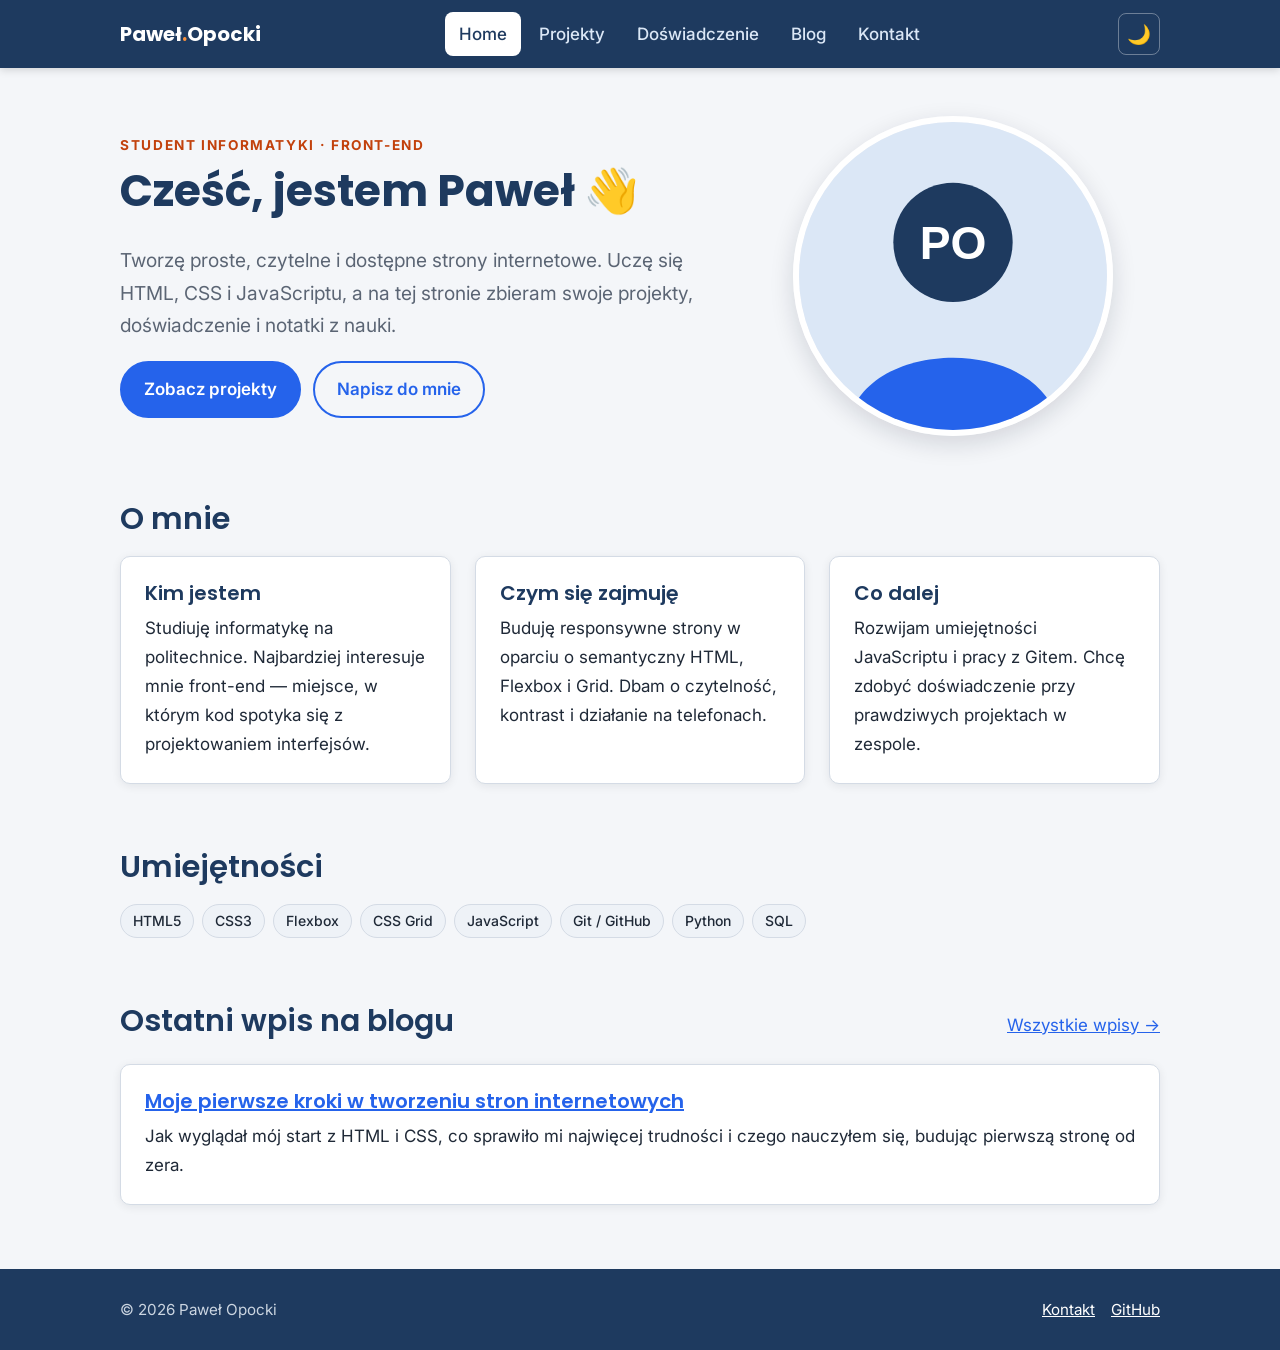
==== index.html @ 80bfe75e "Projekt gotowy do hostowania" ====
<!DOCTYPE html>
<html lang="pl" class="no-js">
<head>
    <meta charset="UTF-8">
    <meta name="viewport" content="width=device-width, initial-scale=1.0">
    <meta name="description" content="Portfolio Pawła Opockiego — student informatyki i początkujący front-end developer.">
    <title>Paweł Opocki — Portfolio</title>
    <script>
        document.documentElement.classList.remove("no-js");
        try {
            var t = localStorage.getItem("portfolio-theme");
            if (t) document.documentElement.dataset.theme = t;
            else if (window.matchMedia("(prefers-color-scheme: dark)").matches) document.documentElement.dataset.theme = "dark";
        } catch (e) {}
    </script>
    <link rel="preconnect" href="https://fonts.googleapis.com">
    <link rel="preconnect" href="https://fonts.gstatic.com" crossorigin>
    <link href="https://fonts.googleapis.com/css2?family=Inter:wght@400;500;600;700&family=Poppins:wght@600;700&display=swap" rel="stylesheet">
    <link rel="stylesheet" href="style.css">
    <script src="script.js" defer></script>
</head>
<body>
    <a class="skip-link" href="#main">Przejdź do treści</a>

    <header class="site-header">
        <div class="container header-inner">
            <a class="logo" href="index.html">Paweł<span>.</span>Opocki</a>
            <nav class="main-nav" id="main-nav" aria-label="Nawigacja główna">
                <ul>
                    <li><a href="index.html" aria-current="page">Home</a></li>
                    <li><a href="projekty.html">Projekty</a></li>
                    <li><a href="doswiadczenie.html">Doświadczenie</a></li>
                    <li><a href="blog.html">Blog</a></li>
                    <li><a href="kontakt.html">Kontakt</a></li>
                </ul>
            </nav>
            <div class="header-actions">
                <button class="icon-button theme-toggle" type="button" aria-label="Zmień motyw">🌙</button>
                <button class="icon-button nav-toggle" type="button" aria-controls="main-nav" aria-expanded="false" aria-label="Otwórz menu">☰</button>
            </div>
        </div>
    </header>

    <main id="main">
        <div class="container">
            <section class="section hero" aria-labelledby="hero-title">
                <div>
                    <p class="eyebrow">Student informatyki · Front-end</p>
                    <h1 id="hero-title">Cześć, jestem Paweł 👋</h1>
                    <p class="lead">
                        Tworzę proste, czytelne i dostępne strony internetowe. Uczę się HTML, CSS
                        i JavaScriptu, a na tej stronie zbieram swoje projekty, doświadczenie i notatki z nauki.
                    </p>
                    <div class="btn-row">
                        <a class="btn" href="projekty.html">Zobacz projekty</a>
                        <a class="btn btn--outline" href="kontakt.html">Napisz do mnie</a>
                    </div>
                </div>
                <img class="hero-photo" src="images/avatar.svg" width="320" height="320"
                     alt="Ilustracja awatara z inicjałami PO na niebieskim tle">
            </section>

            <section class="section" id="o-mnie" aria-labelledby="about-title">
                <h2 id="about-title">O mnie</h2>
                <div class="card-grid">
                    <article class="card">
                        <h3>Kim jestem</h3>
                        <p>
                            Studiuję informatykę na politechnice. Najbardziej interesuje mnie
                            front-end — miejsce, w którym kod spotyka się z projektowaniem interfejsów.
                        </p>
                    </article>
                    <article class="card">
                        <h3>Czym się zajmuję</h3>
                        <p>
                            Buduję responsywne strony w oparciu o semantyczny HTML, Flexbox i Grid.
                            Dbam o czytelność, kontrast i działanie na telefonach.
                        </p>
                    </article>
                    <article class="card">
                        <h3>Co dalej</h3>
                        <p>
                            Rozwijam umiejętności JavaScriptu i pracy z Gitem. Chcę zdobyć doświadczenie
                            przy prawdziwych projektach w zespole.
                        </p>
                    </article>
                </div>
            </section>

            <section class="section" aria-labelledby="skills-title">
                <h2 id="skills-title">Umiejętności</h2>
                <ul class="tag-list">
                    <li class="tag">HTML5</li>
                    <li class="tag">CSS3</li>
                    <li class="tag">Flexbox</li>
                    <li class="tag">CSS Grid</li>
                    <li class="tag">JavaScript</li>
                    <li class="tag">Git / GitHub</li>
                    <li class="tag">Python</li>
                    <li class="tag">SQL</li>
                </ul>
            </section>

            <section class="section" aria-labelledby="latest-title">
                <div class="section-header">
                    <h2 id="latest-title">Ostatni wpis na blogu</h2>
                    <a href="blog.html">Wszystkie wpisy &rarr;</a>
                </div>
                <article class="card">
                    <h3><a href="blog.html">Moje pierwsze kroki w tworzeniu stron internetowych</a></h3>
                    <p>
                        Jak wyglądał mój start z HTML i CSS, co sprawiło mi najwięcej trudności
                        i czego nauczyłem się, budując pierwszą stronę od zera.
                    </p>
                </article>
            </section>
        </div>
    </main>

    <footer class="site-footer">
        <div class="container footer-inner">
            <p>&copy; <span id="year">2026</span> Paweł Opocki</p>
            <ul class="footer-links">
                <li><a href="kontakt.html">Kontakt</a></li>
                <li><a href="https://github.com/" target="_blank" rel="noopener">GitHub</a></li>
            </ul>
        </div>
    </footer>
</body>
</html>
---- style.css ----
/* =========================================================
   Portfolio — Paweł Opocki
   Wspólny arkusz stylów dla wszystkich podstron
   ========================================================= */

/* ===== Zmienne (motyw jasny / ciemny) ===== */
:root {
    --c-bg: #f4f6f9;
    --c-surface: #ffffff;
    --c-surface-alt: #eef2f7;
    --c-text: #1f2937;
    --c-muted: #5b6574;
    --c-primary: #1e3a5f;
    --c-accent: #2563eb;
    --c-accent-hover: #1d4ed8;
    --c-highlight: #c2410c;
    --c-border: #d4dbe5;
    --c-success: #15803d;
    --c-error: #b91c1c;
    --c-header-text: #ffffff;

    --radius: 10px;
    --shadow: 0 2px 10px rgba(15, 23, 42, 0.08);
    --shadow-hover: 0 8px 24px rgba(15, 23, 42, 0.14);
    --font-body: "Inter", "Segoe UI", Arial, sans-serif;
    --font-heading: "Poppins", "Segoe UI", Arial, sans-serif;
    --max-width: 1080px;
}

:root[data-theme="dark"] {
    --c-bg: #0f172a;
    --c-surface: #1e293b;
    --c-surface-alt: #273449;
    --c-text: #e5e7eb;
    --c-muted: #a3adbd;
    --c-primary: #0b1424;
    --c-accent: #60a5fa;
    --c-accent-hover: #93c5fd;
    --c-highlight: #fb923c;
    --c-border: #334155;
    --c-success: #4ade80;
    --c-error: #f87171;
    --shadow: 0 2px 10px rgba(0, 0, 0, 0.4);
    --shadow-hover: 0 8px 24px rgba(0, 0, 0, 0.5);
}

/* ===== Podstawy ===== */
*,
*::before,
*::after {
    box-sizing: border-box;
}

html {
    scroll-behavior: smooth;
}

body {
    margin: 0;
    min-height: 100vh;
    display: flex;
    flex-direction: column;
    font-family: var(--font-body);
    font-size: 1.0625rem;
    line-height: 1.7;
    color: var(--c-text);
    background-color: var(--c-bg);
    transition: background-color 0.25s, color 0.25s;
}

img,
video {
    display: block;
    max-width: 100%;
    height: auto;
}

a {
    color: var(--c-accent);
}

a:hover {
    color: var(--c-accent-hover);
}

:focus-visible {
    outline: 3px solid var(--c-accent);
    outline-offset: 2px;
}

/* ===== Typografia ===== */
h1, h2, h3 {
    font-family: var(--font-heading);
    line-height: 1.25;
    color: var(--c-primary);
    margin: 0 0 0.6em;
}

:root[data-theme="dark"] h1,
:root[data-theme="dark"] h2,
:root[data-theme="dark"] h3 {
    color: #f1f5f9;
}

h1 { font-size: clamp(2rem, 4vw + 1rem, 2.75rem); font-weight: 700; }
h2 { font-size: clamp(1.5rem, 2vw + 1rem, 1.9rem); font-weight: 600; }
h3 { font-size: 1.25rem; font-weight: 600; }

p {
    margin: 0 0 1em;
}

code {
    padding: 0.1em 0.4em;
    border-radius: 4px;
    background-color: var(--c-surface-alt);
    font-family: Consolas, "Courier New", monospace;
    font-size: 0.9em;
}

.lead {
    font-size: 1.2rem;
    color: var(--c-muted);
}

.eyebrow {
    margin: 0 0 0.4em;
    font-size: 0.85rem;
    font-weight: 700;
    letter-spacing: 0.12em;
    text-transform: uppercase;
    color: var(--c-highlight);
}

.visually-hidden {
    position: absolute;
    width: 1px;
    height: 1px;
    overflow: hidden;
    clip: rect(0 0 0 0);
    white-space: nowrap;
}

.skip-link {
    position: absolute;
    left: 16px;
    top: -60px;
    padding: 8px 14px;
    background: var(--c-surface);
    color: var(--c-text);
    border-radius: var(--radius);
    z-index: 100;
}

.skip-link:focus {
    top: 12px;
}

/* ===== Układ ===== */
.container {
    width: 100%;
    max-width: var(--max-width);
    margin: 0 auto;
    padding: 0 20px;
}

main {
    flex: 1;
    padding: 48px 0 64px;
}

.section {
    margin-bottom: 64px;
}

.section:last-child {
    margin-bottom: 0;
}

.page-intro {
    max-width: 720px;
    margin-bottom: 40px;
}

/* ===== Nagłówek i nawigacja ===== */
.site-header {
    position: sticky;
    top: 0;
    z-index: 50;
    background-color: var(--c-primary);
    color: var(--c-header-text);
    box-shadow: 0 2px 8px rgba(0, 0, 0, 0.15);
}

.header-inner {
    display: flex;
    align-items: center;
    justify-content: space-between;
    gap: 16px;
    min-height: 68px;
}

.logo {
    font-family: var(--font-heading);
    font-size: 1.25rem;
    font-weight: 700;
    color: var(--c-header-text);
    text-decoration: none;
}

.logo:hover {
    color: var(--c-header-text);
}

.logo span {
    color: #fb923c;
}

.header-actions {
    display: flex;
    align-items: center;
    gap: 8px;
}

.main-nav ul {
    list-style: none;
    margin: 0;
    padding: 0;
    display: flex;
    gap: 4px;
}

.main-nav a {
    display: block;
    padding: 8px 14px;
    border-radius: 8px;
    color: #dbe7f6;
    font-weight: 500;
    text-decoration: none;
    transition: background-color 0.2s, color 0.2s;
}

.main-nav a:hover {
    background-color: rgba(255, 255, 255, 0.12);
    color: #fff;
}

.main-nav a[aria-current="page"] {
    background-color: #fff;
    color: #1e3a5f;
}

.icon-button {
    display: inline-flex;
    align-items: center;
    justify-content: center;
    width: 42px;
    height: 42px;
    padding: 0;
    border: 1px solid rgba(255, 255, 255, 0.35);
    border-radius: 8px;
    background: transparent;
    color: #fff;
    font-size: 1.2rem;
    cursor: pointer;
    transition: background-color 0.2s;
}

.icon-button:hover {
    background-color: rgba(255, 255, 255, 0.12);
}

.nav-toggle {
    display: none;
}

/* ===== Przyciski ===== */
.btn {
    display: inline-flex;
    align-items: center;
    gap: 8px;
    padding: 12px 22px;
    border: 2px solid var(--c-accent);
    border-radius: 999px;
    background-color: var(--c-accent);
    color: #fff;
    font: inherit;
    font-weight: 600;
    text-decoration: none;
    cursor: pointer;
    transition: background-color 0.2s, border-color 0.2s, transform 0.2s;
}

:root[data-theme="dark"] .btn {
    color: #0f172a;
}

.btn:hover {
    background-color: var(--c-accent-hover);
    border-color: var(--c-accent-hover);
    color: #fff;
    transform: translateY(-1px);
}

:root[data-theme="dark"] .btn:hover {
    color: #0f172a;
}

.btn--outline {
    background-color: transparent;
    color: var(--c-accent);
}

:root[data-theme="dark"] .btn--outline {
    color: var(--c-accent);
}

.btn-row {
    display: flex;
    flex-wrap: wrap;
    gap: 12px;
}

/* ===== Hero (strona główna) ===== */
.hero {
    display: grid;
    grid-template-columns: 1.4fr 1fr;
    align-items: center;
    gap: 48px;
}

.hero-photo {
    width: 100%;
    max-width: 320px;
    justify-self: center;
    border-radius: 50%;
    border: 6px solid var(--c-surface);
    box-shadow: var(--shadow-hover);
}

/* ===== Karty ===== */
.card {
    background-color: var(--c-surface);
    border: 1px solid var(--c-border);
    border-radius: var(--radius);
    padding: 24px;
    box-shadow: var(--shadow);
}

.card-grid {
    display: grid;
    grid-template-columns: repeat(auto-fit, minmax(240px, 1fr));
    gap: 24px;
}

.card h3 {
    margin-bottom: 0.4em;
}

.card p:last-child {
    margin-bottom: 0;
}

.section-header {
    display: flex;
    flex-wrap: wrap;
    align-items: baseline;
    justify-content: space-between;
    gap: 8px 24px;
    margin-bottom: 24px;
}

.section-header h2 {
    margin: 0;
}

/* ===== Umiejętności (tagi) ===== */
.tag-list {
    list-style: none;
    margin: 0;
    padding: 0;
    display: flex;
    flex-wrap: wrap;
    gap: 8px;
}

.tag {
    padding: 4px 12px;
    border-radius: 999px;
    background-color: var(--c-surface-alt);
    border: 1px solid var(--c-border);
    font-size: 0.875rem;
    font-weight: 500;
}

/* ===== Galeria projektów ===== */
.filter-bar {
    display: flex;
    flex-wrap: wrap;
    gap: 8px;
    margin-bottom: 24px;
}

.filter-btn {
    padding: 8px 18px;
    border: 1px solid var(--c-border);
    border-radius: 999px;
    background-color: var(--c-surface);
    color: var(--c-text);
    font: inherit;
    font-size: 0.95rem;
    font-weight: 500;
    cursor: pointer;
    transition: background-color 0.2s, color 0.2s, border-color 0.2s;
}

.filter-btn:hover {
    border-color: var(--c-accent);
}

.filter-btn[aria-pressed="true"] {
    background-color: var(--c-accent);
    border-color: var(--c-accent);
    color: #fff;
}

:root[data-theme="dark"] .filter-btn[aria-pressed="true"] {
    color: #0f172a;
}

.gallery {
    list-style: none;
    margin: 0;
    padding: 0;
    display: grid;
    grid-template-columns: repeat(auto-fill, minmax(260px, 1fr));
    gap: 24px;
}

.project-card {
    display: flex;
    flex-direction: column;
    overflow: hidden;
    background-color: var(--c-surface);
    border: 1px solid var(--c-border);
    border-radius: var(--radius);
    box-shadow: var(--shadow);
    transition: transform 0.2s, box-shadow 0.2s;
}

.project-card:hover {
    transform: translateY(-4px);
    box-shadow: var(--shadow-hover);
}

.project-card[hidden] {
    display: none;
}

.project-card img {
    width: 100%;
    aspect-ratio: 16 / 10;
    object-fit: cover;
}

.project-body {
    flex: 1;
    display: flex;
    flex-direction: column;
    padding: 18px 20px 20px;
}

.project-body h3 {
    margin-bottom: 0.3em;
}

.project-body p {
    color: var(--c-muted);
    font-size: 0.975rem;
}

.project-body .tag-list {
    margin-top: auto;
}

.gallery-empty {
    padding: 24px;
    text-align: center;
    color: var(--c-muted);
}

.video-wrapper {
    display: grid;
    grid-template-columns: 1.5fr 1fr;
    gap: 32px;
    align-items: center;
}

.video-wrapper video {
    width: 100%;
    border-radius: var(--radius);
    box-shadow: var(--shadow);
    background-color: #000;
}

/* ===== Blog / artykuł ===== */
.post {
    max-width: 760px;
    margin: 0 auto;
    background-color: var(--c-surface);
    border: 1px solid var(--c-border);
    border-radius: var(--radius);
    padding: 40px 48px;
    box-shadow: var(--shadow);
}

.post-meta {
    display: flex;
    flex-wrap: wrap;
    gap: 6px 16px;
    margin-bottom: 28px;
    color: var(--c-muted);
    font-size: 0.95rem;
}

.author {
    color: var(--c-highlight);
    font-weight: 700;
    text-transform: uppercase;
    letter-spacing: 0.06em;
}

.post h2 {
    margin-top: 1.4em;
    font-size: 1.4rem;
}

.post figure {
    margin: 28px 0;
}

.post figure img {
    width: 100%;
    border-radius: 8px;
}

.post figcaption {
    margin-top: 8px;
    font-size: 0.9rem;
    color: var(--c-muted);
    text-align: center;
}

.post blockquote {
    margin: 24px 0;
    padding: 12px 20px;
    border-left: 4px solid var(--c-highlight);
    background-color: var(--c-surface-alt);
    border-radius: 0 8px 8px 0;
    font-style: italic;
}

/* ===== Tabela doświadczenia ===== */
.table-wrapper {
    overflow-x: auto;
    border-radius: var(--radius);
    border: 1px solid var(--c-border);
    box-shadow: var(--shadow);
}

.cv-table {
    width: 100%;
    min-width: 640px;
    border-collapse: collapse;
    background-color: var(--c-surface);
}

.cv-table caption {
    padding: 12px;
    text-align: left;
    color: var(--c-muted);
    caption-side: bottom;
    font-size: 0.9rem;
}

.cv-table th,
.cv-table td {
    padding: 12px 16px;
    border-bottom: 1px solid var(--c-border);
    text-align: left;
    vertical-align: top;
}

.cv-table thead th {
    background-color: var(--c-primary);
    color: #fff;
    font-weight: 600;
}

:root[data-theme="dark"] .cv-table thead th {
    background-color: #0b1424;
}

.cv-table tbody tr:nth-child(even) {
    background-color: var(--c-surface-alt);
}

.cv-table tbody tr:hover {
    background-color: rgba(37, 99, 235, 0.1);
}

.cv-table td:first-child {
    white-space: nowrap;
    font-weight: 600;
}

/* ===== Kontakt / formularz ===== */
.contact-layout {
    display: grid;
    grid-template-columns: 1fr 2fr;
    gap: 32px;
    align-items: start;
}

.contact-info ul {
    list-style: none;
    margin: 0;
    padding: 0;
}

.contact-info li {
    margin-bottom: 14px;
}

.contact-info strong {
    display: block;
    font-size: 0.85rem;
    text-transform: uppercase;
    letter-spacing: 0.06em;
    color: var(--c-muted);
}

.contact-form {
    display: grid;
    grid-template-columns: 1fr 1fr;
    gap: 20px;
}

.form-field {
    display: flex;
    flex-direction: column;
    gap: 6px;
}

.form-field--full {
    grid-column: 1 / -1;
}

.form-field label {
    font-weight: 600;
}

.required-mark {
    color: var(--c-error);
}

.form-field input,
.form-field select,
.form-field textarea {
    width: 100%;
    padding: 12px 14px;
    border: 1px solid var(--c-border);
    border-radius: 8px;
    background-color: var(--c-bg);
    color: var(--c-text);
    font: inherit;
    transition: border-color 0.2s, box-shadow 0.2s;
}

.form-field textarea {
    min-height: 160px;
    resize: vertical;
}

.form-field input:focus,
.form-field select:focus,
.form-field textarea:focus {
    outline: none;
    border-color: var(--c-accent);
    box-shadow: 0 0 0 3px rgba(37, 99, 235, 0.25);
}

/* Błędy pokazujemy dopiero po interakcji z polem (klasa dodawana przez JS)
   lub po próbie wysłania; :user-invalid jako wsparcie natywne */
.form-field.touched input:invalid,
.form-field.touched select:invalid,
.form-field.touched textarea:invalid,
.form-field input:user-invalid,
.form-field select:user-invalid,
.form-field textarea:user-invalid {
    border-color: var(--c-error);
}

.field-hint {
    display: flex;
    justify-content: space-between;
    gap: 12px;
    font-size: 0.875rem;
    color: var(--c-muted);
}

.field-error {
    min-height: 1.3em;
    font-size: 0.875rem;
    font-weight: 500;
    color: var(--c-error);
}

.checkbox-field {
    flex-direction: row;
    align-items: flex-start;
    gap: 10px;
}

.checkbox-field input {
    width: 18px;
    height: 18px;
    margin-top: 4px;
    flex-shrink: 0;
}

.checkbox-field label {
    font-weight: 400;
}

.form-status {
    grid-column: 1 / -1;
    padding: 14px 18px;
    border-radius: 8px;
    font-weight: 500;
}

.form-status[hidden] {
    display: none;
}

.form-status--success {
    background-color: rgba(21, 128, 61, 0.12);
    border: 1px solid var(--c-success);
    color: var(--c-success);
}

.form-status--error {
    background-color: rgba(185, 28, 28, 0.1);
    border: 1px solid var(--c-error);
    color: var(--c-error);
}

/* ===== Stopka ===== */
.site-footer {
    background-color: var(--c-primary);
    color: #cbd5e1;
    padding: 28px 0;
    font-size: 0.95rem;
}

.footer-inner {
    display: flex;
    flex-wrap: wrap;
    align-items: center;
    justify-content: space-between;
    gap: 12px 24px;
}

.site-footer p {
    margin: 0;
}

.site-footer a {
    color: #fff;
}

.footer-links {
    list-style: none;
    margin: 0;
    padding: 0;
    display: flex;
    flex-wrap: wrap;
    gap: 16px;
}

/* =========================================================
   Responsywność
   ========================================================= */

/* Tablet */
@media (max-width: 900px) {
    .hero {
        grid-template-columns: 1fr;
        gap: 32px;
    }

    .hero-photo {
        max-width: 220px;
        order: -1;
    }

    .video-wrapper,
    .contact-layout {
        grid-template-columns: 1fr;
    }
}

/* Telefon — nawigacja chowana pod przyciskiem */
@media (max-width: 760px) {
    body {
        font-size: 1rem;
    }

    main {
        padding: 32px 0 48px;
    }

    .nav-toggle {
        display: inline-flex;
    }

    .header-inner {
        flex-wrap: wrap;
    }

    .main-nav {
        order: 3;
        width: 100%;
        display: none;
        padding-bottom: 12px;
    }

    .main-nav.is-open {
        display: block;
    }

    .main-nav ul {
        flex-direction: column;
    }

    .main-nav a {
        padding: 12px 14px;
    }

    .post {
        padding: 24px 20px;
    }

    .contact-form {
        grid-template-columns: 1fr;
    }

    .footer-inner {
        flex-direction: column;
        text-align: center;
    }
}

/* Bez JS menu musi być zawsze widoczne */
.no-js .main-nav {
    display: block;
}

.no-js .nav-toggle,
.no-js .theme-toggle {
    display: none;
}

@media (prefers-reduced-motion: reduce) {
    *,
    *::before,
    *::after {
        transition: none !important;
        scroll-behavior: auto !important;
    }
}
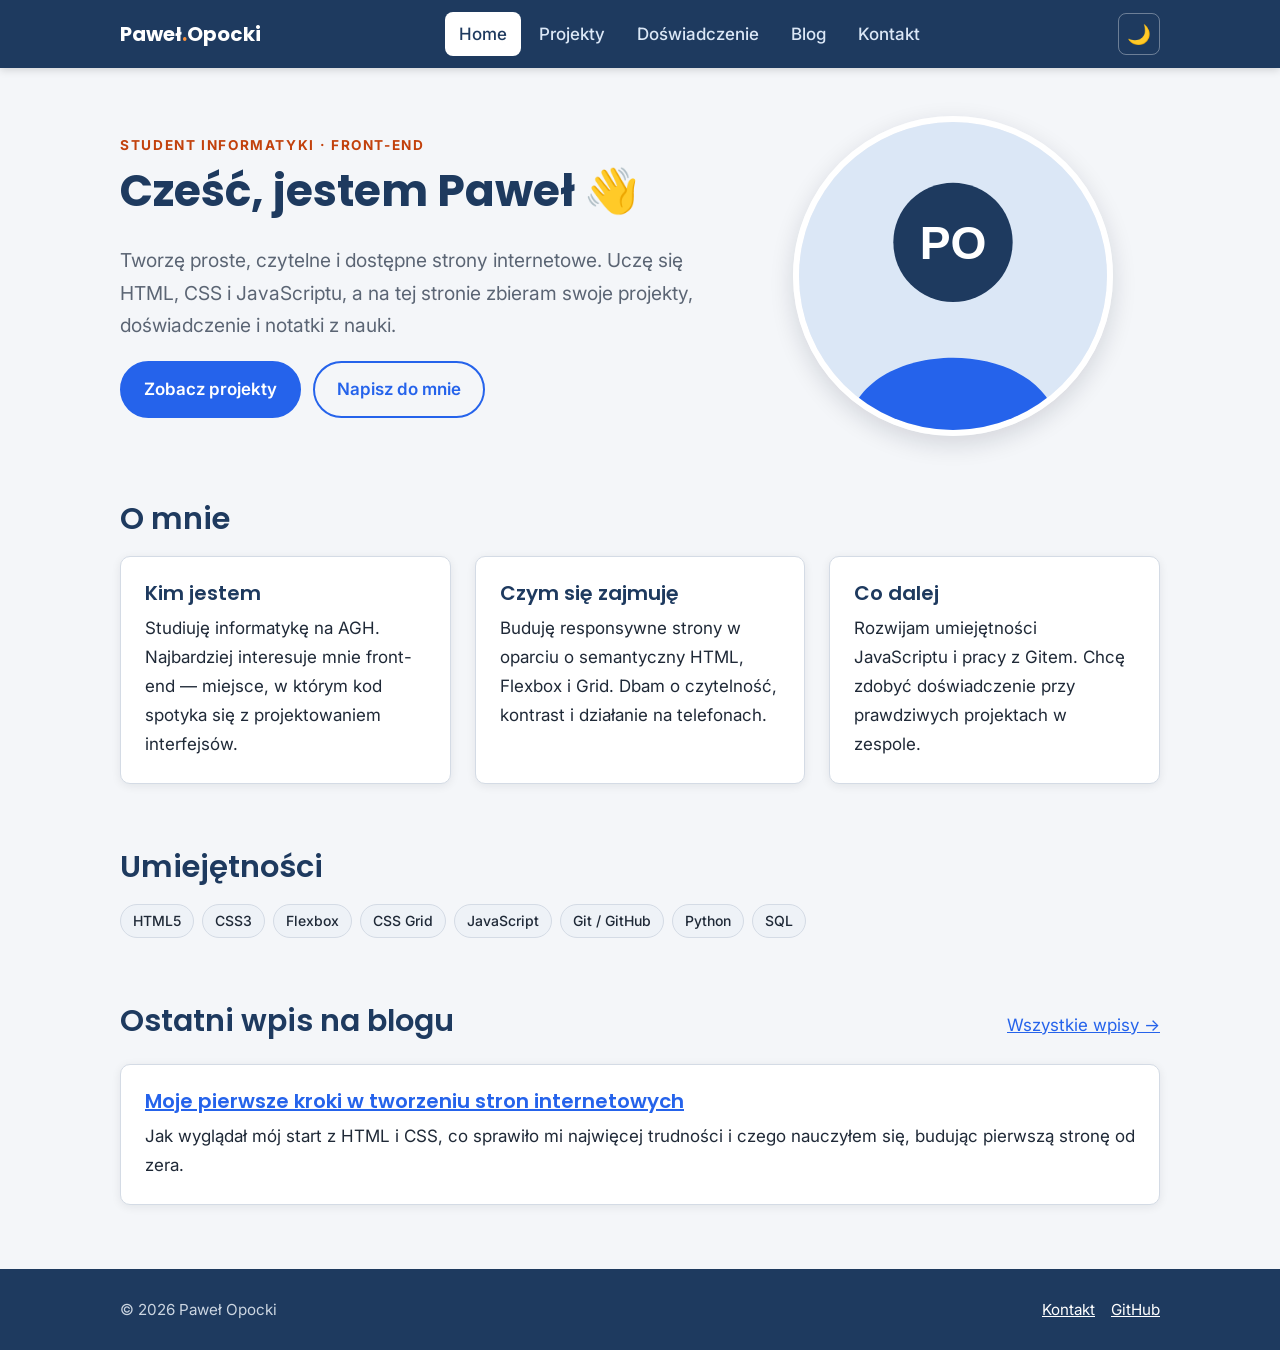
==== commit 9cc1808c: "Male poprawki w treści" ====
--- a/index.html
+++ b/index.html
@@ -66,7 +66,7 @@
                     <article class="card">
                         <h3>Kim jestem</h3>
                         <p>
-                            Studiuję informatykę na politechnice. Najbardziej interesuje mnie
+                            Studiuję informatykę na AGH. Najbardziej interesuje mnie
                             front-end — miejsce, w którym kod spotyka się z projektowaniem interfejsów.
                         </p>
                     </article>
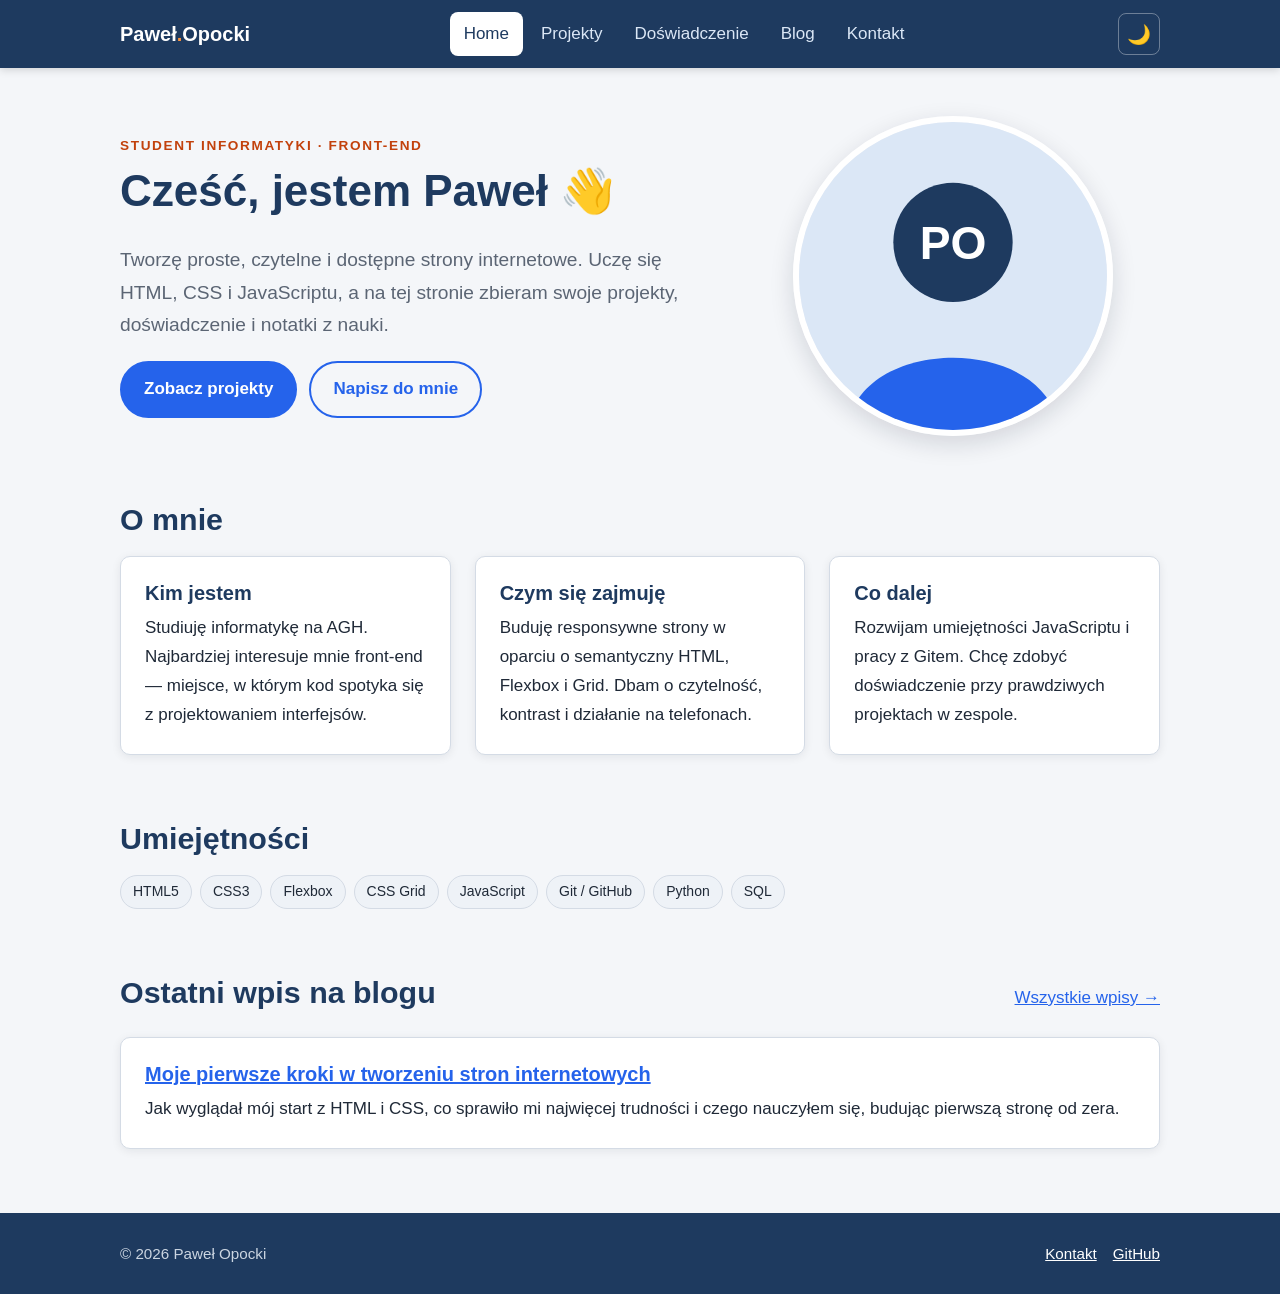
==== commit adf0a23f: "Poprawienie preconnectow" ====
--- a/index.html
+++ b/index.html
@@ -15,7 +15,7 @@
     </script>
     <link rel="preconnect" href="https://fonts.googleapis.com">
     <link rel="preconnect" href="https://fonts.gstatic.com" crossorigin>
-    <link href="https://fonts.googleapis.com/css2?family=Inter:wght@400;500;600;700&family=Poppins:wght@600;700&display=swap" rel="stylesheet">
+    <link rel="preconnect" href="https://fonts.googleapis.com/css2?family=Inter:wght@400;500;600;700&family=Poppins:wght@600;700&display=swap" rel="stylesheet">
     <link rel="stylesheet" href="style.css">
     <script src="script.js" defer></script>
 </head>
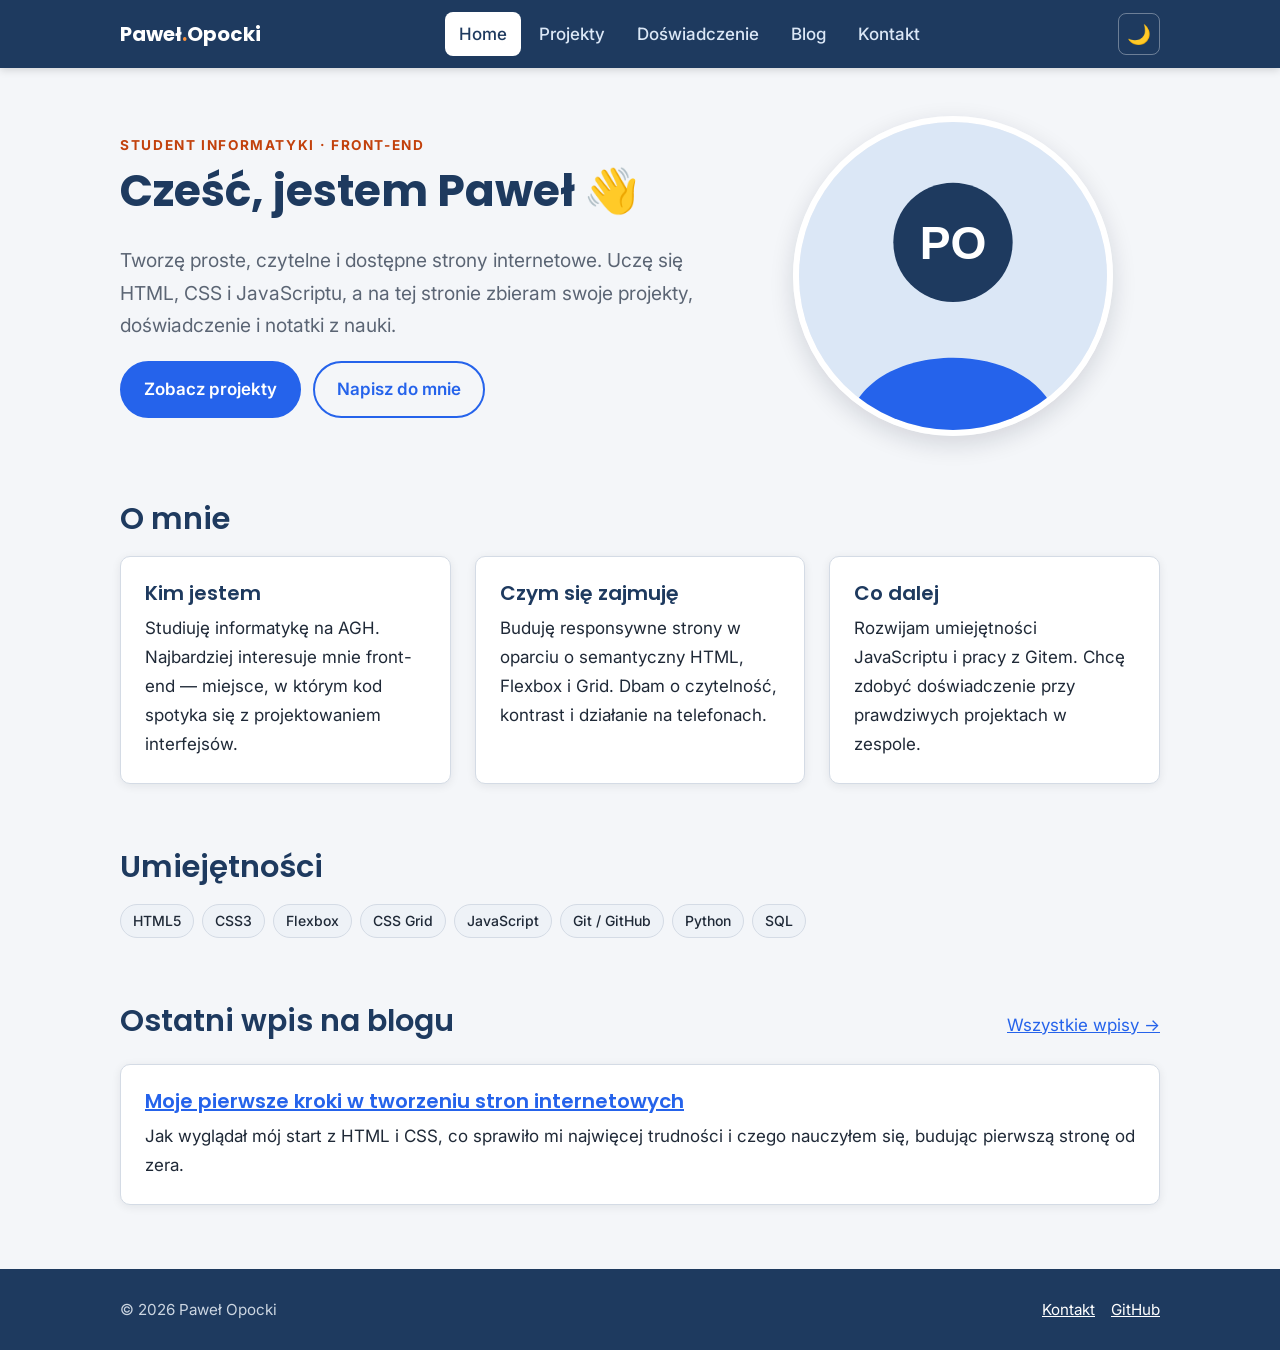
==== commit 9f0c376e: "Poprawienie preconnectow v2" ====
--- a/index.html
+++ b/index.html
@@ -13,9 +13,9 @@
             else if (window.matchMedia("(prefers-color-scheme: dark)").matches) document.documentElement.dataset.theme = "dark";
         } catch (e) {}
     </script>
-    <link rel="preconnect" href="https://fonts.googleapis.com">
-    <link rel="preconnect" href="https://fonts.gstatic.com" crossorigin>
-    <link rel="preconnect" href="https://fonts.googleapis.com/css2?family=Inter:wght@400;500;600;700&family=Poppins:wght@600;700&display=swap" rel="stylesheet">
+    <link href="https://fonts.googleapis.com">
+    <link href="https://fonts.gstatic.com" crossorigin>
+    <link href="https://fonts.googleapis.com/css2?family=Inter:wght@400;500;600;700&family=Poppins:wght@600;700&display=swap" rel="stylesheet">
     <link rel="stylesheet" href="style.css">
     <script src="script.js" defer></script>
 </head>
